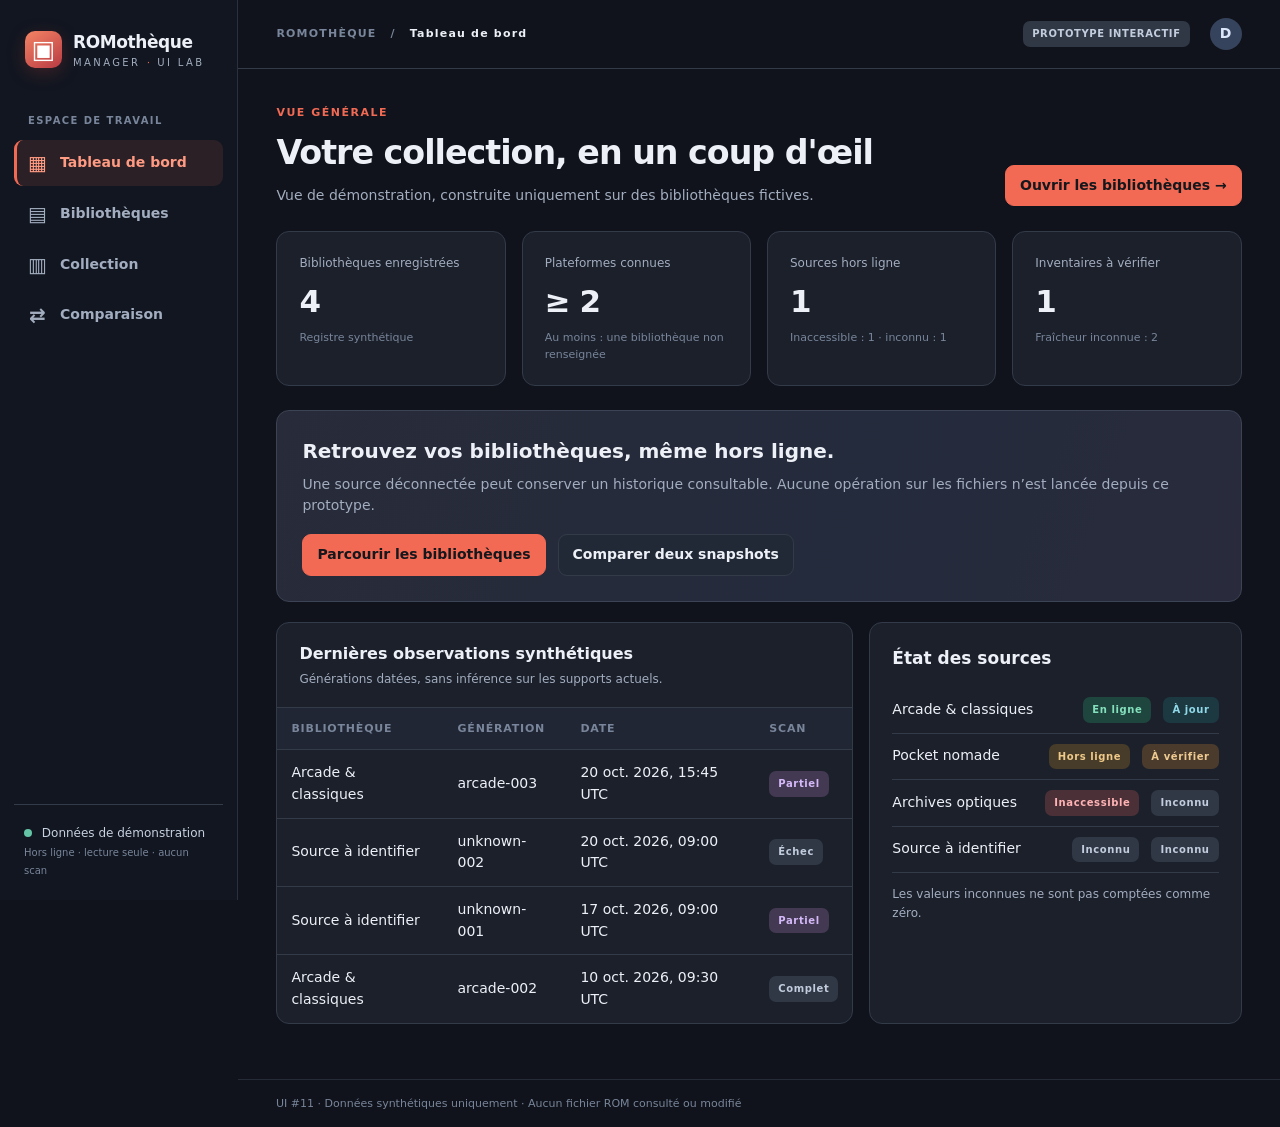
==== prototype/ui11/index.html @ 3c47351c "feat(ui13): load projection adapter and optional embedded synthetic DTO before UI" ====
<!doctype html>
<html lang="fr">
<head>
<meta charset="utf-8">
<meta name="viewport" content="width=device-width, initial-scale=1">
<meta name="color-scheme" content="dark">
<title>ROMothèque Manager — Prototype UI #11</title>
<link rel="stylesheet" href="./styles.css">
<script src="./fixtures.js" defer></script>
<script src="./projection-adapter.js" defer></script>
<script src="./projection-data.js" defer></script>
<script src="./app.js" defer></script>
</head>
<body>
<div class="shell">
<aside class="sidebar">
  <div class="brand"><span class="brand-mark" aria-hidden="true">▣</span><span><strong>ROMothèque</strong><small>MANAGER <i>·</i> UI LAB</small></span></div>
  <div class="sidebar-label">ESPACE DE TRAVAIL</div>
  <nav class="nav" aria-label="Navigation principale">
    <button data-route="dashboard" class="nav-item active"><span aria-hidden="true">▦</span> Tableau de bord</button>
    <button data-route="libraries" class="nav-item"><span aria-hidden="true">▤</span> Bibliothèques</button>
    <button data-route="collection" class="nav-item"><span aria-hidden="true">▥</span> Collection</button>
    <button data-route="compare" class="nav-item"><span aria-hidden="true">⇄</span> Comparaison</button>
  </nav>
  <div class="sidebar-foot"><span class="dot"></span> Données de démonstration<br><small>Hors ligne · lecture seule · aucun scan</small></div>
</aside>
<div class="workspace">
<header class="topbar"><div class="crumb">ROMOTHÈQUE <span>/</span> <span id="breadcrumb">Tableau de bord</span></div><div class="top-actions"><span class="tag tag-muted">PROTOTYPE INTERACTIF</span><span class="avatar" aria-label="Environnement fictif">D</span></div></header>
<main id="view" tabindex="-1" aria-live="polite"><div class="loading">Chargement du prototype…</div></main>
<footer class="footer">UI #11 · Données synthétiques uniquement · Aucun fichier ROM consulté ou modifié</footer>
</div>
</div>
<div id="toast" role="status" aria-live="polite" class="toast" hidden></div>
</body>
</html>
---- prototype/ui11/styles.css ----
:root{color-scheme:dark;--bg:#10131b;--sidebar:#111620;--surface:#1b202b;--surface2:#222936;--surface3:#282f3e;--line:#333b49;--text:#edf0f6;--muted:#a2adbf;--subtle:#78859a;--accent:#f26a54;--blue:#77b5ff;--green:#64c5a6;--amber:#e6bb6a;--red:#e79593;--purple:#b8a5f7;--radius:13px;font-family:Inter,"Segoe UI",system-ui,-apple-system,sans-serif}
*{box-sizing:border-box}body{margin:0;background:var(--bg);color:var(--text);font-size:14px;line-height:1.55}button,input,select{font:inherit}button{cursor:pointer}button:disabled{cursor:not-allowed;opacity:.45}button:focus-visible,input:focus-visible,select:focus-visible{outline:2px solid var(--blue);outline-offset:3px}a{color:var(--blue)}.shell{min-height:100vh;display:grid;grid-template-columns:238px minmax(0,1fr)}.sidebar{position:sticky;top:0;height:100vh;background:var(--sidebar);border-right:1px solid #293140;padding:29px 14px 20px;display:flex;flex-direction:column}.brand{display:flex;gap:11px;align-items:center;padding:0 11px 42px}.brand-mark{background:linear-gradient(145deg,#f48465,#b83b43);color:white;width:37px;height:37px;border-radius:10px;display:grid;place-items:center;font-size:25px;box-shadow:0 5px 18px #9c3d3950}.brand strong{font-size:17px;letter-spacing:-.4px}.brand small{display:block;font-size:10px;letter-spacing:2.4px;color:var(--muted)}.brand i{color:var(--accent)}.sidebar-label{font-size:10px;font-weight:700;letter-spacing:1.4px;color:var(--subtle);padding:0 14px 12px}.nav{display:grid;gap:5px}.nav-item{border:0;background:transparent;color:var(--muted);padding:12px 13px;text-align:left;border-radius:9px;display:flex;gap:12px;align-items:center;font-weight:550}.nav-item span{font-size:20px;width:21px;text-align:center;line-height:1}.nav-item:hover{background:#252c3a;color:white}.nav-item.active{background:#f26a541d;color:#ff9a83;border-left:3px solid var(--accent);padding-left:10px}.sidebar-foot{margin-top:auto;border-top:1px solid var(--line);padding:19px 10px 0;color:#c7d1e0;font-size:12px}.sidebar-foot small{color:var(--subtle)}.dot{display:inline-block;width:8px;height:8px;border-radius:50%;background:var(--green);margin-right:6px}.workspace{min-width:0;display:flex;flex-direction:column}.topbar{height:69px;border-bottom:1px solid var(--line);padding:0 clamp(18px,3vw,43px);display:flex;align-items:center;justify-content:space-between}.crumb{font-size:11px;letter-spacing:1.2px;font-weight:750;color:var(--subtle)}.crumb span{margin:0 9px}.crumb span:last-child{color:var(--text);margin:0}.top-actions{display:flex;align-items:center;gap:20px}.avatar{background:#36435c;color:#dbe6fb;width:32px;height:32px;border-radius:50%;display:grid;place-items:center;font-weight:750}.footer{margin-top:auto;padding:15px 38px;color:var(--subtle);font-size:11px;border-top:1px solid #252c38}main{width:min(1440px,100%);margin:0 auto;padding:35px clamp(18px,3vw,43px) 55px;flex:1}.eyebrow{font-size:11px;color:var(--accent);letter-spacing:1.5px;font-weight:800;text-transform:uppercase}.page-heading{display:flex;align-items:end;justify-content:space-between;gap:20px;margin-bottom:25px}.page-heading h1{font-size:clamp(25px,2.6vw,34px);letter-spacing:-1px;margin:6px 0 6px;font-weight:750}.page-heading p{color:var(--muted);margin:0;max-width:740px}.btn{border:1px solid var(--line);border-radius:9px;padding:9px 14px;background:var(--surface2);color:var(--text);font-weight:650;display:inline-flex;align-items:center;gap:7px;justify-content:center}.btn:hover:not(:disabled){border-color:#70809a;background:var(--surface3)}.btn-primary{background:var(--accent);border-color:var(--accent);color:#15171d}.btn-primary:hover:not(:disabled){background:#ffa08a;border-color:#ffa08a}.btn-quiet{background:transparent}.btn-sm{font-size:12px;padding:6px 10px}.tag{display:inline-flex;align-items:center;gap:6px;font-size:10px;letter-spacing:.6px;font-weight:750;border:1px solid transparent;border-radius:7px;padding:4px 8px;white-space:nowrap}.tag-online{background:#1e463e;color:#84e0bc}.tag-offline{background:#473b29;color:#efc987}.tag-inaccessible{background:#4b3037;color:#ffb3b4}.tag-fresh{background:#1c3942;color:#90d9e9}.tag-stale{background:#4a3b2c;color:#efcb91}.tag-unknown,.tag-muted{background:#303846;color:#c1ccdc}.tag-partial{background:#443952;color:#d4b9f8}.tag-added{background:#1e463e;color:#84e0bc}.tag-changed{background:#4a3b2c;color:#efcb91}.tag-unchanged{background:#293c52;color:#acd0ff}.tag-missing{background:#47343c;color:#eeb8c0}.tag-notcomparable{background:#463850;color:#d4b9f8}.panel{background:var(--surface);border:1px solid var(--line);border-radius:var(--radius);overflow:hidden}.panel-pad{padding:22px}.panel-header{display:flex;align-items:center;justify-content:space-between;gap:14px;padding:19px 22px;border-bottom:1px solid var(--line)}.panel-header h2{font-size:16px;margin:0}.panel-header p{margin:3px 0 0;color:var(--muted);font-size:12px}.grid{display:grid;gap:16px}.stats{grid-template-columns:repeat(4,minmax(0,1fr));margin-bottom:24px}.stat{padding:22px}.stat-label{font-size:12px;color:var(--muted);margin-bottom:11px}.stat-number{font-size:31px;line-height:1.15;font-weight:750;letter-spacing:-1px}.stat-detail{font-size:11px;color:var(--subtle);margin-top:9px}.two-col{grid-template-columns:minmax(0,1.55fr) minmax(300px,1fr)}.three-col{grid-template-columns:repeat(3,minmax(0,1fr))}.library-card{padding:20px;display:flex;flex-direction:column;gap:15px}.library-card.selected{border-color:var(--accent)}.library-title{font-size:16px;font-weight:750;margin:0}.muted{color:var(--muted)}.small{font-size:12px}.tiny{font-size:11px}.meta-row{display:flex;align-items:center;gap:7px;flex-wrap:wrap}.card-bottom{display:flex;justify-content:space-between;align-items:center;gap:10px;margin-top:auto;padding-top:12px;border-top:1px solid var(--line)}.section-title{font-size:17px;margin:0 0 16px}.split{display:grid;grid-template-columns:minmax(0,1fr) minmax(310px,.75fr);gap:17px}.stack{display:grid;gap:14px}.field{display:grid;gap:7px}.field label{color:var(--muted);font-size:12px;font-weight:700}.select,.input{background:var(--surface2);border:1px solid #485365;border-radius:9px;color:var(--text);padding:11px 12px;width:100%;min-width:0}.input::placeholder{color:#7e8b9e}.row{display:flex;align-items:center;gap:12px;flex-wrap:wrap}.between{justify-content:space-between}.notice{padding:13px 15px;border:1px solid #746044;background:#3b3327;border-radius:9px;color:#efd6a7;font-size:12px}.notice.info{border-color:#465b78;background:#263446;color:#c0d8f8}.notice.danger{border-color:#865158;background:#422c35;color:#ffd1d2}.empty{padding:32px 20px;text-align:center;color:var(--muted)}.empty strong{display:block;color:var(--text);margin-bottom:7px}.table-wrap{overflow:auto}.table{width:100%;border-collapse:collapse;text-align:left;min-width:540px}.table th{font-size:11px;color:var(--subtle);text-transform:uppercase;letter-spacing:.8px;background:#202634}.table th,.table td{padding:12px 14px;border-bottom:1px solid var(--line)}.table tr:last-child td{border-bottom:0}.table tbody tr:hover{background:#252c39}.table .clickable{cursor:pointer}.table .clickable:focus-visible{outline:2px solid var(--blue);outline-offset:-2px}.table .selected{background:#303949}.detail-grid{display:grid;grid-template-columns:1fr 1fr;gap:14px}.detail-grid dt{font-size:11px;color:var(--subtle)}.detail-grid dd{margin:3px 0 0;overflow-wrap:anywhere}.divider{border:0;border-top:1px solid var(--line);margin:20px 0}.coverage{display:flex;gap:8px;flex-wrap:wrap}.coverage .scope{background:var(--surface2);border:1px solid var(--line);border-radius:8px;padding:7px 9px;font-size:11px}.filter-row{display:flex;gap:10px;align-items:center;flex-wrap:wrap;margin-bottom:14px}.filter-row .select{width:auto;max-width:100%}.filter-row .input{max-width:300px}.pill-list{display:flex;flex-wrap:wrap;gap:8px}.summary-pill{background:var(--surface2);border:1px solid var(--line);border-radius:9px;padding:9px 12px;font-size:12px;display:flex;gap:9px;align-items:center}.summary-pill b{font-size:17px}.hero{background:linear-gradient(110deg,#282b39,#242b3c 60%,#292b3c);padding:25px;border-radius:var(--radius);border:1px solid #3c4355;margin-bottom:20px}.hero h2{margin:0 0 7px;font-size:20px}.hero p{margin:0;color:var(--muted)}.collection-grid{display:grid;grid-template-columns:repeat(auto-fill,minmax(180px,1fr));gap:14px}.game-card{padding:14px;text-align:left;background:var(--surface);border:1px solid var(--line);border-radius:12px;color:var(--text)}.game-card:hover{border-color:#72829d}.cover{height:125px;background:linear-gradient(140deg,#313c50,#222b3a);border:1px solid #445168;border-radius:8px;display:grid;place-items:center;font-size:36px;color:#a7b8d2;margin-bottom:12px}.game-card strong{display:block}.game-card small{color:var(--muted)}.loading{color:var(--muted)}.toast{position:fixed;bottom:22px;right:25px;background:#334158;color:white;border:1px solid #63718a;border-radius:10px;padding:13px 18px;box-shadow:0 14px 40px #0008}.kbd{border:1px solid #657086;padding:1px 6px;border-radius:4px;font-size:11px}
@media(max-width:1100px){.stats{grid-template-columns:repeat(2,1fr)}.two-col,.split{grid-template-columns:1fr}}@media(max-width:700px){.shell{grid-template-columns:1fr}.sidebar{position:relative;height:auto;padding:13px}.brand{padding:0 0 10px}.sidebar-label,.sidebar-foot{display:none}.nav{display:flex;overflow-x:auto}.nav-item{white-space:nowrap;padding:10px}.nav-item.active{padding-left:7px}.topbar{height:54px}.top-actions .tag{display:none}.stats{grid-template-columns:repeat(2,1fr)}.three-col{grid-template-columns:1fr}.page-heading{align-items:start;flex-direction:column}.detail-grid{grid-template-columns:1fr}.panel-header{align-items:start;flex-direction:column}}
@media(prefers-reduced-motion:no-preference){.btn,.nav-item,.game-card{transition:background .15s,border-color .15s}}
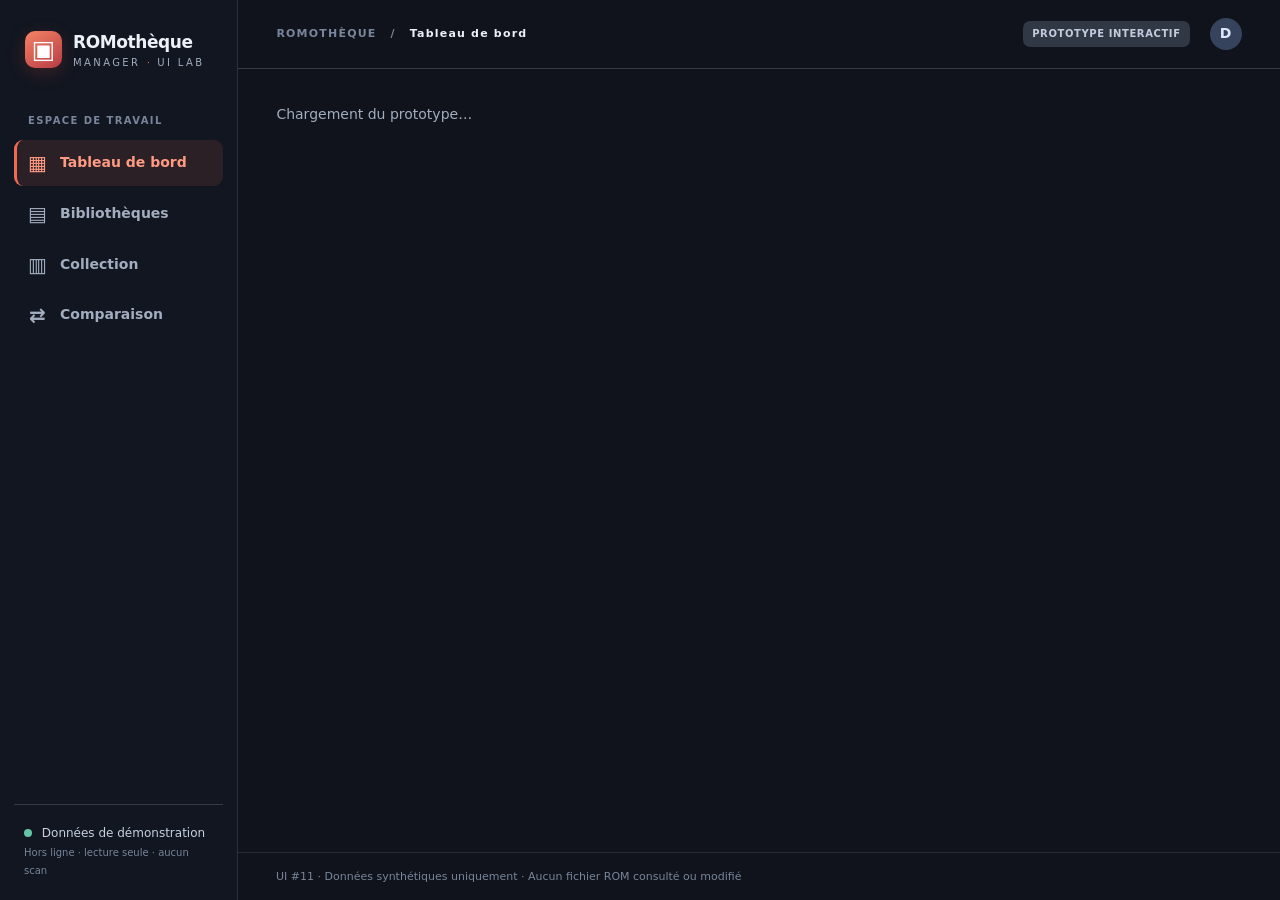
==== commit 22bab4b1: "feat(ui15): load offline catalogue adapter before app" ====
--- a/prototype/ui11/index.html
+++ b/prototype/ui11/index.html
@@ -9,6 +9,7 @@
 <script src="./fixtures.js" defer></script>
 <script src="./projection-adapter.js" defer></script>
 <script src="./projection-data.js" defer></script>
+<script src="./catalogue-adapter.js" defer></script>
 <script src="./app.js" defer></script>
 </head>
 <body>
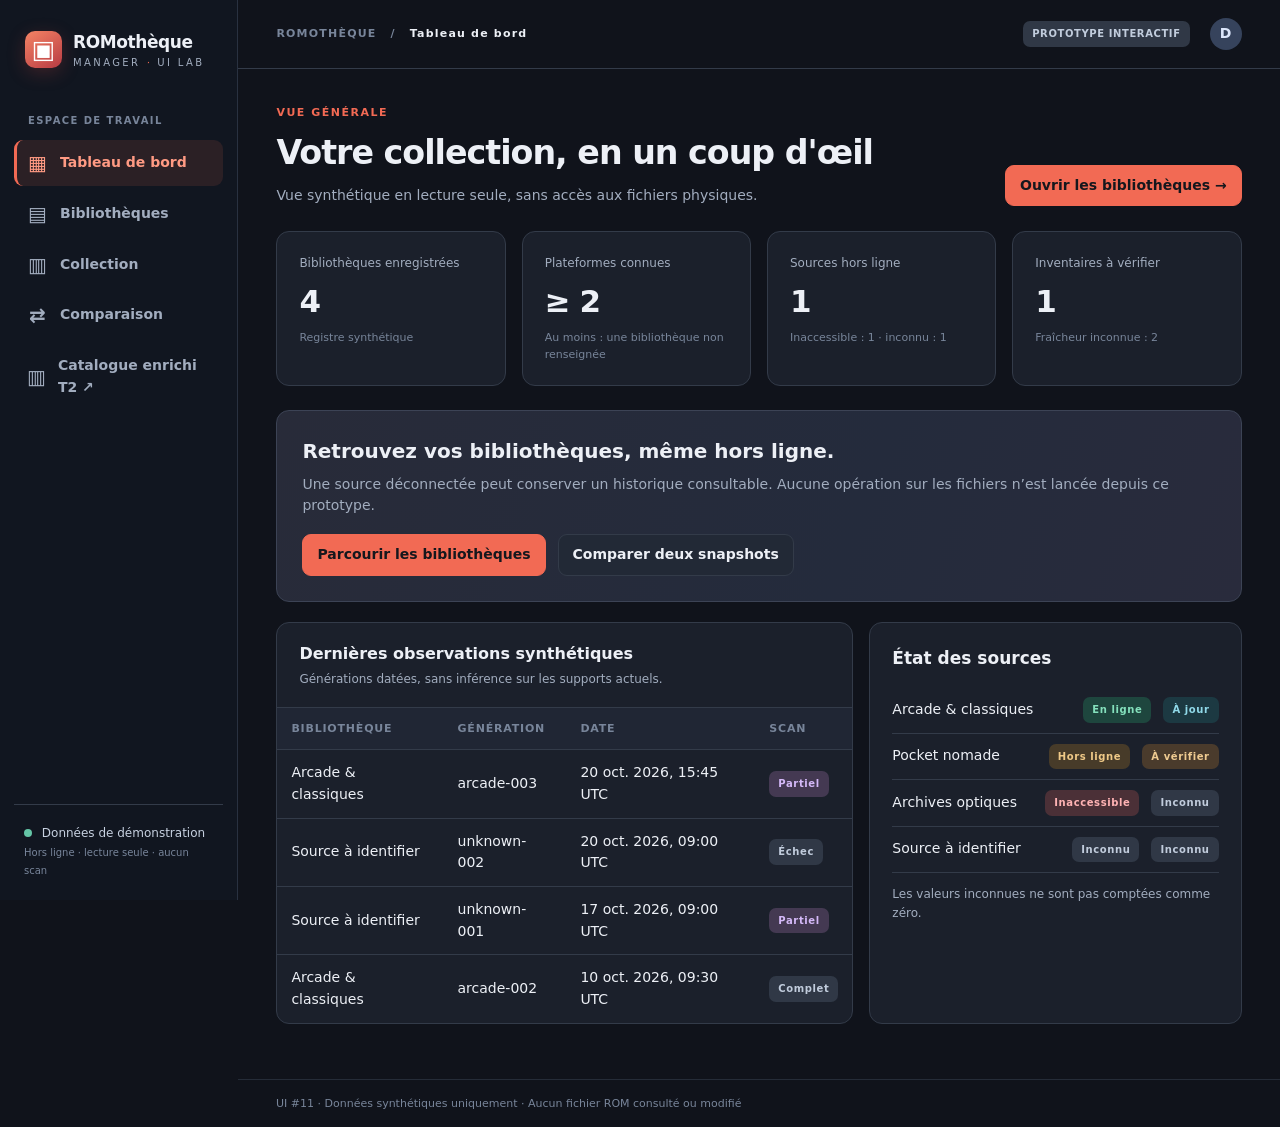
==== commit 1a652b3e: "feat(t2): connect original dashboard navigation to catalogue workspace" ====
--- a/prototype/ui11/index.html
+++ b/prototype/ui11/index.html
@@ -22,6 +22,7 @@
     <button data-route="libraries" class="nav-item"><span aria-hidden="true">▤</span> Bibliothèques</button>
     <button data-route="collection" class="nav-item"><span aria-hidden="true">▥</span> Collection</button>
     <button data-route="compare" class="nav-item"><span aria-hidden="true">⇄</span> Comparaison</button>
+  <a class="nav-item" href="./t2-catalogue.html" style="text-decoration:none"><span aria-hidden="true">▥</span> Catalogue enrichi T2 ↗</a>
   </nav>
   <div class="sidebar-foot"><span class="dot"></span> Données de démonstration<br><small>Hors ligne · lecture seule · aucun scan</small></div>
 </aside>
--- a/prototype/ui11/styles.css
+++ b/prototype/ui11/styles.css
@@ -1,4 +1,13 @@
 :root{color-scheme:dark;--bg:#10131b;--sidebar:#111620;--surface:#1b202b;--surface2:#222936;--surface3:#282f3e;--line:#333b49;--text:#edf0f6;--muted:#a2adbf;--subtle:#78859a;--accent:#f26a54;--blue:#77b5ff;--green:#64c5a6;--amber:#e6bb6a;--red:#e79593;--purple:#b8a5f7;--radius:13px;font-family:Inter,"Segoe UI",system-ui,-apple-system,sans-serif}
 *{box-sizing:border-box}body{margin:0;background:var(--bg);color:var(--text);font-size:14px;line-height:1.55}button,input,select{font:inherit}button{cursor:pointer}button:disabled{cursor:not-allowed;opacity:.45}button:focus-visible,input:focus-visible,select:focus-visible{outline:2px solid var(--blue);outline-offset:3px}a{color:var(--blue)}.shell{min-height:100vh;display:grid;grid-template-columns:238px minmax(0,1fr)}.sidebar{position:sticky;top:0;height:100vh;background:var(--sidebar);border-right:1px solid #293140;padding:29px 14px 20px;display:flex;flex-direction:column}.brand{display:flex;gap:11px;align-items:center;padding:0 11px 42px}.brand-mark{background:linear-gradient(145deg,#f48465,#b83b43);color:white;width:37px;height:37px;border-radius:10px;display:grid;place-items:center;font-size:25px;box-shadow:0 5px 18px #9c3d3950}.brand strong{font-size:17px;letter-spacing:-.4px}.brand small{display:block;font-size:10px;letter-spacing:2.4px;color:var(--muted)}.brand i{color:var(--accent)}.sidebar-label{font-size:10px;font-weight:700;letter-spacing:1.4px;color:var(--subtle);padding:0 14px 12px}.nav{display:grid;gap:5px}.nav-item{border:0;background:transparent;color:var(--muted);padding:12px 13px;text-align:left;border-radius:9px;display:flex;gap:12px;align-items:center;font-weight:550}.nav-item span{font-size:20px;width:21px;text-align:center;line-height:1}.nav-item:hover{background:#252c3a;color:white}.nav-item.active{background:#f26a541d;color:#ff9a83;border-left:3px solid var(--accent);padding-left:10px}.sidebar-foot{margin-top:auto;border-top:1px solid var(--line);padding:19px 10px 0;color:#c7d1e0;font-size:12px}.sidebar-foot small{color:var(--subtle)}.dot{display:inline-block;width:8px;height:8px;border-radius:50%;background:var(--green);margin-right:6px}.workspace{min-width:0;display:flex;flex-direction:column}.topbar{height:69px;border-bottom:1px solid var(--line);padding:0 clamp(18px,3vw,43px);display:flex;align-items:center;justify-content:space-between}.crumb{font-size:11px;letter-spacing:1.2px;font-weight:750;color:var(--subtle)}.crumb span{margin:0 9px}.crumb span:last-child{color:var(--text);margin:0}.top-actions{display:flex;align-items:center;gap:20px}.avatar{background:#36435c;color:#dbe6fb;width:32px;height:32px;border-radius:50%;display:grid;place-items:center;font-weight:750}.footer{margin-top:auto;padding:15px 38px;color:var(--subtle);font-size:11px;border-top:1px solid #252c38}main{width:min(1440px,100%);margin:0 auto;padding:35px clamp(18px,3vw,43px) 55px;flex:1}.eyebrow{font-size:11px;color:var(--accent);letter-spacing:1.5px;font-weight:800;text-transform:uppercase}.page-heading{display:flex;align-items:end;justify-content:space-between;gap:20px;margin-bottom:25px}.page-heading h1{font-size:clamp(25px,2.6vw,34px);letter-spacing:-1px;margin:6px 0 6px;font-weight:750}.page-heading p{color:var(--muted);margin:0;max-width:740px}.btn{border:1px solid var(--line);border-radius:9px;padding:9px 14px;background:var(--surface2);color:var(--text);font-weight:650;display:inline-flex;align-items:center;gap:7px;justify-content:center}.btn:hover:not(:disabled){border-color:#70809a;background:var(--surface3)}.btn-primary{background:var(--accent);border-color:var(--accent);color:#15171d}.btn-primary:hover:not(:disabled){background:#ffa08a;border-color:#ffa08a}.btn-quiet{background:transparent}.btn-sm{font-size:12px;padding:6px 10px}.tag{display:inline-flex;align-items:center;gap:6px;font-size:10px;letter-spacing:.6px;font-weight:750;border:1px solid transparent;border-radius:7px;padding:4px 8px;white-space:nowrap}.tag-online{background:#1e463e;color:#84e0bc}.tag-offline{background:#473b29;color:#efc987}.tag-inaccessible{background:#4b3037;color:#ffb3b4}.tag-fresh{background:#1c3942;color:#90d9e9}.tag-stale{background:#4a3b2c;color:#efcb91}.tag-unknown,.tag-muted{background:#303846;color:#c1ccdc}.tag-partial{background:#443952;color:#d4b9f8}.tag-added{background:#1e463e;color:#84e0bc}.tag-changed{background:#4a3b2c;color:#efcb91}.tag-unchanged{background:#293c52;color:#acd0ff}.tag-missing{background:#47343c;color:#eeb8c0}.tag-notcomparable{background:#463850;color:#d4b9f8}.panel{background:var(--surface);border:1px solid var(--line);border-radius:var(--radius);overflow:hidden}.panel-pad{padding:22px}.panel-header{display:flex;align-items:center;justify-content:space-between;gap:14px;padding:19px 22px;border-bottom:1px solid var(--line)}.panel-header h2{font-size:16px;margin:0}.panel-header p{margin:3px 0 0;color:var(--muted);font-size:12px}.grid{display:grid;gap:16px}.stats{grid-template-columns:repeat(4,minmax(0,1fr));margin-bottom:24px}.stat{padding:22px}.stat-label{font-size:12px;color:var(--muted);margin-bottom:11px}.stat-number{font-size:31px;line-height:1.15;font-weight:750;letter-spacing:-1px}.stat-detail{font-size:11px;color:var(--subtle);margin-top:9px}.two-col{grid-template-columns:minmax(0,1.55fr) minmax(300px,1fr)}.three-col{grid-template-columns:repeat(3,minmax(0,1fr))}.library-card{padding:20px;display:flex;flex-direction:column;gap:15px}.library-card.selected{border-color:var(--accent)}.library-title{font-size:16px;font-weight:750;margin:0}.muted{color:var(--muted)}.small{font-size:12px}.tiny{font-size:11px}.meta-row{display:flex;align-items:center;gap:7px;flex-wrap:wrap}.card-bottom{display:flex;justify-content:space-between;align-items:center;gap:10px;margin-top:auto;padding-top:12px;border-top:1px solid var(--line)}.section-title{font-size:17px;margin:0 0 16px}.split{display:grid;grid-template-columns:minmax(0,1fr) minmax(310px,.75fr);gap:17px}.stack{display:grid;gap:14px}.field{display:grid;gap:7px}.field label{color:var(--muted);font-size:12px;font-weight:700}.select,.input{background:var(--surface2);border:1px solid #485365;border-radius:9px;color:var(--text);padding:11px 12px;width:100%;min-width:0}.input::placeholder{color:#7e8b9e}.row{display:flex;align-items:center;gap:12px;flex-wrap:wrap}.between{justify-content:space-between}.notice{padding:13px 15px;border:1px solid #746044;background:#3b3327;border-radius:9px;color:#efd6a7;font-size:12px}.notice.info{border-color:#465b78;background:#263446;color:#c0d8f8}.notice.danger{border-color:#865158;background:#422c35;color:#ffd1d2}.empty{padding:32px 20px;text-align:center;color:var(--muted)}.empty strong{display:block;color:var(--text);margin-bottom:7px}.table-wrap{overflow:auto}.table{width:100%;border-collapse:collapse;text-align:left;min-width:540px}.table th{font-size:11px;color:var(--subtle);text-transform:uppercase;letter-spacing:.8px;background:#202634}.table th,.table td{padding:12px 14px;border-bottom:1px solid var(--line)}.table tr:last-child td{border-bottom:0}.table tbody tr:hover{background:#252c39}.table .clickable{cursor:pointer}.table .clickable:focus-visible{outline:2px solid var(--blue);outline-offset:-2px}.table .selected{background:#303949}.detail-grid{display:grid;grid-template-columns:1fr 1fr;gap:14px}.detail-grid dt{font-size:11px;color:var(--subtle)}.detail-grid dd{margin:3px 0 0;overflow-wrap:anywhere}.divider{border:0;border-top:1px solid var(--line);margin:20px 0}.coverage{display:flex;gap:8px;flex-wrap:wrap}.coverage .scope{background:var(--surface2);border:1px solid var(--line);border-radius:8px;padding:7px 9px;font-size:11px}.filter-row{display:flex;gap:10px;align-items:center;flex-wrap:wrap;margin-bottom:14px}.filter-row .select{width:auto;max-width:100%}.filter-row .input{max-width:300px}.pill-list{display:flex;flex-wrap:wrap;gap:8px}.summary-pill{background:var(--surface2);border:1px solid var(--line);border-radius:9px;padding:9px 12px;font-size:12px;display:flex;gap:9px;align-items:center}.summary-pill b{font-size:17px}.hero{background:linear-gradient(110deg,#282b39,#242b3c 60%,#292b3c);padding:25px;border-radius:var(--radius);border:1px solid #3c4355;margin-bottom:20px}.hero h2{margin:0 0 7px;font-size:20px}.hero p{margin:0;color:var(--muted)}.collection-grid{display:grid;grid-template-columns:repeat(auto-fill,minmax(180px,1fr));gap:14px}.game-card{padding:14px;text-align:left;background:var(--surface);border:1px solid var(--line);border-radius:12px;color:var(--text)}.game-card:hover{border-color:#72829d}.cover{height:125px;background:linear-gradient(140deg,#313c50,#222b3a);border:1px solid #445168;border-radius:8px;display:grid;place-items:center;font-size:36px;color:#a7b8d2;margin-bottom:12px}.game-card strong{display:block}.game-card small{color:var(--muted)}.loading{color:var(--muted)}.toast{position:fixed;bottom:22px;right:25px;background:#334158;color:white;border:1px solid #63718a;border-radius:10px;padding:13px 18px;box-shadow:0 14px 40px #0008}.kbd{border:1px solid #657086;padding:1px 6px;border-radius:4px;font-size:11px}
 @media(max-width:1100px){.stats{grid-template-columns:repeat(2,1fr)}.two-col,.split{grid-template-columns:1fr}}@media(max-width:700px){.shell{grid-template-columns:1fr}.sidebar{position:relative;height:auto;padding:13px}.brand{padding:0 0 10px}.sidebar-label,.sidebar-foot{display:none}.nav{display:flex;overflow-x:auto}.nav-item{white-space:nowrap;padding:10px}.nav-item.active{padding-left:7px}.topbar{height:54px}.top-actions .tag{display:none}.stats{grid-template-columns:repeat(2,1fr)}.three-col{grid-template-columns:1fr}.page-heading{align-items:start;flex-direction:column}.detail-grid{grid-template-columns:1fr}.panel-header{align-items:start;flex-direction:column}}
-@media(prefers-reduced-motion:no-preference){.btn,.nav-item,.game-card{transition:background .15s,border-color .15s}}+@media(prefers-reduced-motion:no-preference){.btn,.nav-item,.game-card{transition:background .15s,border-color .15s}}
+
+/* Sprint #17: keyboard affordances and narrow viewport resilience. */
+:where(.btn,.nav-item,.game-card,.summary-pill,.select,.input,[role="button"]):focus-visible{outline:3px solid #9cc6ff;outline-offset:3px;box-shadow:0 0 0 2px #111a2c}
+#view:focus{outline:none}
+.game-card[aria-pressed="true"]{border-color:#9cc6ff;box-shadow:inset 0 0 0 1px #9cc6ff}
+.summary-pill[aria-pressed="true"]{border-color:#9cc6ff}
+.notice,.small,.tiny,.tag,.scope{overflow-wrap:anywhere}
+@media(max-width:700px){.workspace{min-width:0}.filter-row .select,.filter-row .input{width:100%;max-width:none}.stats{grid-template-columns:repeat(2,minmax(0,1fr))}.split,.two-col{min-width:0}.collection-grid{grid-template-columns:repeat(auto-fit,minmax(150px,1fr))}}
+@media(max-width:380px){.stats{grid-template-columns:1fr}.hero{padding:17px}.panel-pad{padding:15px}}
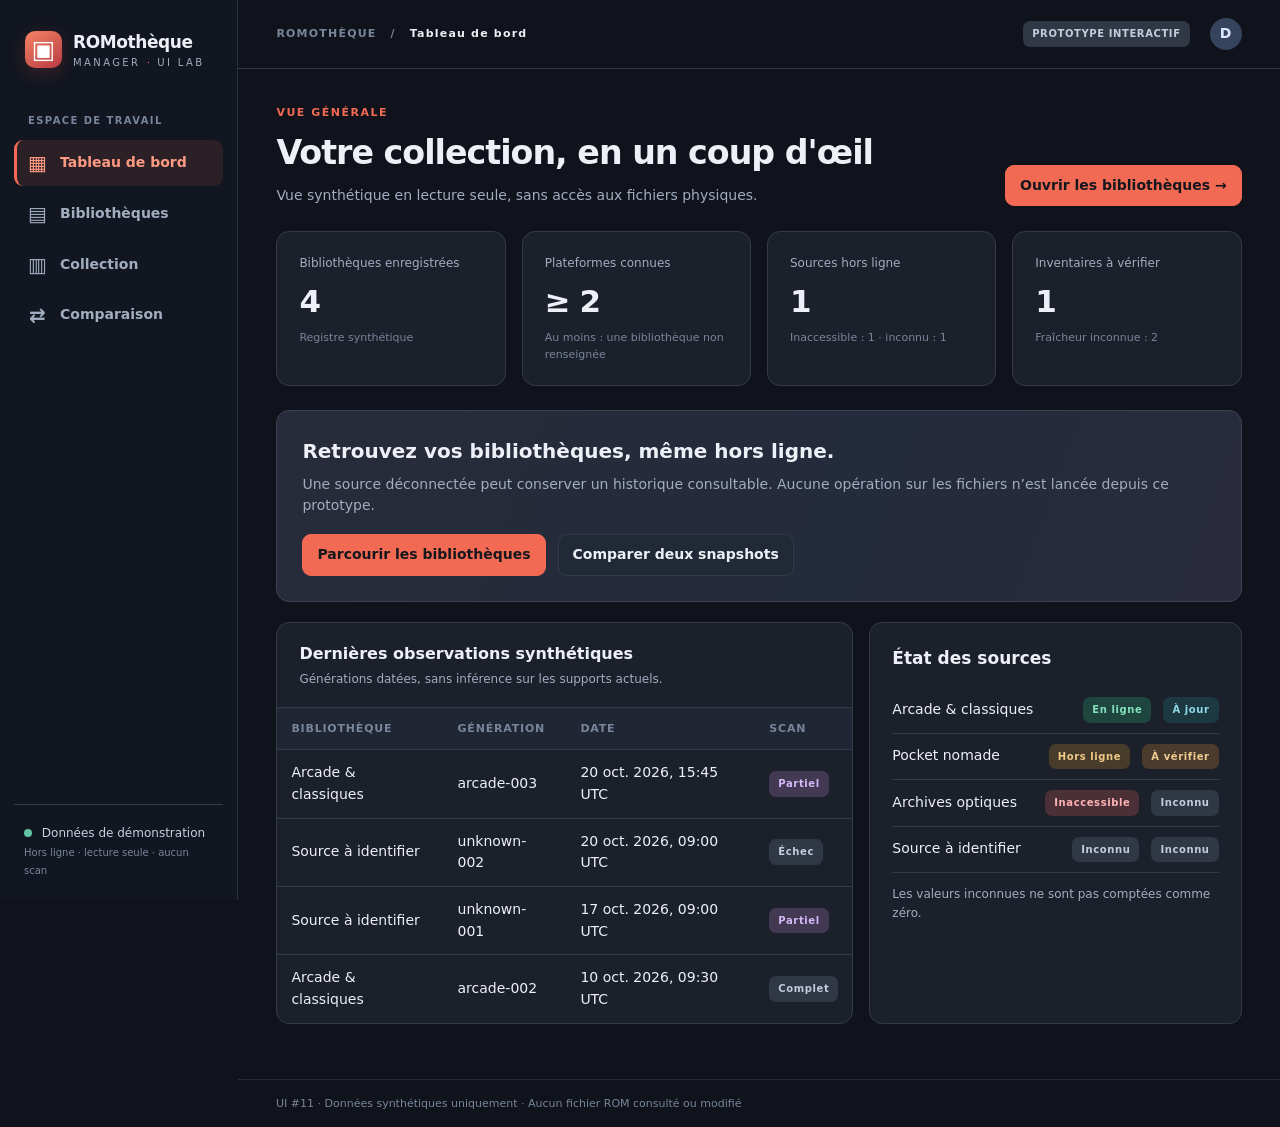
==== commit 2d62ef27: "feat(t3b): wire T1 catalogue into existing single-page navigation" ====
--- a/prototype/ui11/index.html
+++ b/prototype/ui11/index.html
@@ -10,6 +10,8 @@
 <script src="./projection-adapter.js" defer></script>
 <script src="./projection-data.js" defer></script>
 <script src="./catalogue-adapter.js" defer></script>
+<script src="./t2-catalogue-model.js" defer></script>
+<script src="./t2-catalogue-fixture.js" defer></script>
 <script src="./app.js" defer></script>
 </head>
 <body>
@@ -22,7 +24,7 @@
     <button data-route="libraries" class="nav-item"><span aria-hidden="true">▤</span> Bibliothèques</button>
     <button data-route="collection" class="nav-item"><span aria-hidden="true">▥</span> Collection</button>
     <button data-route="compare" class="nav-item"><span aria-hidden="true">⇄</span> Comparaison</button>
-  <a class="nav-item" href="./t2-catalogue.html" style="text-decoration:none"><span aria-hidden="true">▥</span> Catalogue enrichi T2 ↗</a>
+
   </nav>
   <div class="sidebar-foot"><span class="dot"></span> Données de démonstration<br><small>Hors ligne · lecture seule · aucun scan</small></div>
 </aside>
